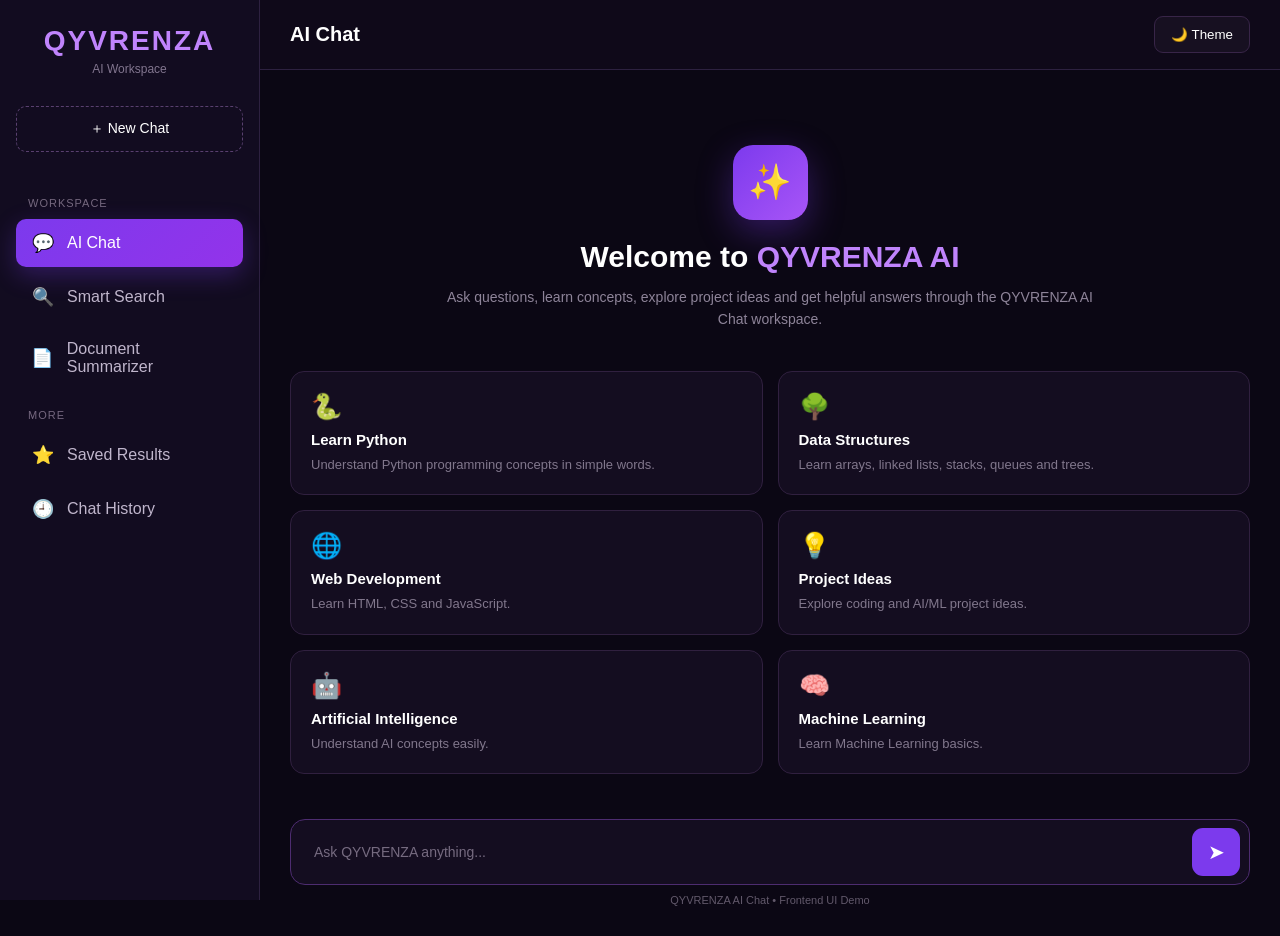
==== member-2/AI-Chat/index.html @ 2e2c81e5 "member-2: add three AI workspace apps Add the AI Chat, Document Summarizer, and Smart Search standal" ====
<!DOCTYPE html>
<html lang="en">

<head>

    <meta charset="UTF-8">

    <meta name="viewport" content="width=device-width, initial-scale=1.0">

    <title>QYVRENZA - AI Chat</title>

    <style>

        * {
            margin: 0;
            padding: 0;
            box-sizing: border-box;
            font-family: Arial, Helvetica, sans-serif;
        }

        body {
            background: #0b0714;
            color: white;
            min-height: 100vh;
        }

        /* ================= SIDEBAR ================= */

        .sidebar {
            position: fixed;
            left: 0;
            top: 0;

            width: 260px;
            height: 100vh;

            background: #120c20;
            border-right: 1px solid #2d2140;

            padding: 25px 16px;

            z-index: 100;
        }

        .logo {
            text-align: center;
            margin-bottom: 30px;
        }

        .logo h1 {
            color: #c084fc;
            font-size: 28px;
            letter-spacing: 2px;
        }

        .logo p {
            color: #81758e;
            font-size: 12px;
            margin-top: 5px;
        }

        /* ================= NEW CHAT ================= */

        .new-chat {
            width: 100%;

            padding: 13px;

            margin-bottom: 25px;

            background: transparent;

            color: white;

            border: 1px dashed #59406f;

            border-radius: 10px;

            cursor: pointer;

            font-size: 14px;

            transition: 0.3s;
        }

        .new-chat:hover {
            background: #211533;
            border-color: #9b5cff;
        }

        /* ================= MENU ================= */

        .menu-title {
            color: #75687f;

            font-size: 11px;

            letter-spacing: 1px;

            text-transform: uppercase;

            margin: 20px 12px 10px;
        }

        .menu-item {
            display: flex;

            align-items: center;

            gap: 12px;

            text-decoration: none;

            color: #c0b6cc;

            padding: 13px 14px;

            margin-bottom: 6px;

            border-radius: 10px;

            transition: 0.3s;
        }

        .menu-item:hover {
            background: #211533;
            color: white;
        }

        .menu-item.active {
            background: linear-gradient(
                135deg,
                #7c3aed,
                #9333ea
            );

            color: white;

            box-shadow:
                0 8px 25px rgba(124, 58, 237, 0.3);
        }

        .menu-icon {
            width: 25px;
            text-align: center;
            font-size: 18px;
        }

        /* ================= MAIN ================= */

        .main {
            margin-left: 260px;

            min-height: 100vh;

            display: flex;

            flex-direction: column;
        }

        /* ================= TOP BAR ================= */

        .topbar {
            height: 70px;

            display: flex;

            align-items: center;

            justify-content: space-between;

            padding: 0 30px;

            background: #0f0919;

            border-bottom: 1px solid #2d2140;
        }

        .page-title {
            font-size: 20px;
            font-weight: bold;
        }

        .theme-button {
            padding: 10px 16px;

            border-radius: 9px;

            border: 1px solid #382548;

            background: #171021;

            color: white;

            cursor: pointer;

            transition: 0.3s;
        }

        .theme-button:hover {
            background: #7c3aed;
        }

        /* ================= CHAT CONTAINER ================= */

        .chat-container {
            width: 100%;

            max-width: 1050px;

            margin: auto;

            padding: 45px 30px 30px;

            flex: 1;

            display: flex;

            flex-direction: column;
        }

        /* ================= WELCOME ================= */

        .welcome {
            text-align: center;

            margin-top: 30px;
        }

        .ai-logo {
            width: 75px;
            height: 75px;

            margin: auto;

            display: flex;

            align-items: center;
            justify-content: center;

            background: linear-gradient(
                135deg,
                #7c3aed,
                #a855f7
            );

            border-radius: 20px;

            font-size: 35px;

            box-shadow:
                0 12px 35px rgba(124, 58, 237, 0.35);

            margin-bottom: 20px;
        }

        .welcome h2 {
            font-size: 30px;
            margin-bottom: 12px;
        }

        .welcome h2 span {
            color: #c084fc;
        }

        .welcome p {
            color: #8e8499;

            line-height: 1.6;

            font-size: 14px;

            max-width: 650px;

            margin: auto;
        }

        /* ================= SUGGESTIONS ================= */

        .suggestions {
            display: grid;

            grid-template-columns: repeat(2, 1fr);

            gap: 15px;

            margin-top: 40px;
        }

        .suggestion {
            background: #140d20;

            border: 1px solid #30203f;

            padding: 20px;

            border-radius: 14px;

            cursor: pointer;

            transition: 0.3s;
        }

        .suggestion:hover {
            transform: translateY(-3px);

            border-color: #8b5cf6;

            box-shadow:
                0 10px 30px rgba(124, 58, 237, 0.15);
        }

        .suggestion-icon {
            font-size: 25px;
            margin-bottom: 10px;
        }

        .suggestion h3 {
            font-size: 15px;
            margin-bottom: 7px;
        }

        .suggestion p {
            color: #81778c;

            font-size: 13px;

            line-height: 1.5;
        }

        /* ================= MESSAGES ================= */

        #messages {
            display: flex;

            flex-direction: column;

            gap: 20px;

            margin-bottom: 25px;
        }

        .message {
            display: flex;

            align-items: flex-start;

            gap: 12px;

            max-width: 82%;
        }

        .message.user {
            margin-left: auto;

            flex-direction: row-reverse;
        }

        .avatar {
            width: 40px;

            height: 40px;

            min-width: 40px;

            border-radius: 10px;

            display: flex;

            align-items: center;

            justify-content: center;

            background: #211533;

            font-size: 18px;
        }

        .message.user .avatar {
            background: #7c3aed;
        }

        .message-text {
            padding: 13px 16px;

            border-radius: 12px;

            background: #171020;

            border: 1px solid #30223e;

            color: #eee;

            line-height: 1.6;

            font-size: 14px;
        }

        .message.user .message-text {
            background: #5420a8;

            border-color: #7134d8;
        }

        /* ================= INPUT ================= */

        .input-area {
            margin-top: auto;

            padding-top: 20px;
        }

        .input-box {
            display: flex;

            align-items: center;

            background: #140d20;

            border: 1px solid #4d2c70;

            border-radius: 15px;

            padding: 8px 9px 8px 18px;

            transition: 0.3s;
        }

        .input-box:focus-within {
            border-color: #9b5cff;

            box-shadow:
                0 0 20px rgba(139, 92, 246, 0.15);
        }

        #userInput {
            flex: 1;

            background: transparent;

            border: none;

            outline: none;

            color: white;

            font-size: 14px;

            padding: 12px 5px;
        }

        #userInput::placeholder {
            color: #766b80;
        }

        .send-button {
            width: 48px;

            height: 48px;

            border: none;

            border-radius: 11px;

            background: #7c3aed;

            color: white;

            font-size: 20px;

            cursor: pointer;

            transition: 0.3s;
        }

        .send-button:hover {
            background: #9333ea;

            transform: scale(1.05);
        }

        .input-note {
            text-align: center;

            color: #62596b;

            font-size: 11px;

            margin-top: 9px;
        }

        /* ================= LIGHT MODE ================= */

        body.light-mode {
            background: #f5f3f8;
            color: #21152b;
        }

        body.light-mode .sidebar {
            background: white;
            border-color: #ddd5e5;
        }

        body.light-mode .topbar {
            background: white;
            border-color: #ddd5e5;
        }

        body.light-mode .menu-item {
            color: #4e4057;
        }

        body.light-mode .menu-item:hover {
            background: #eee7f5;
        }

        body.light-mode .suggestion {
            background: white;
            border-color: #ddd5e5;
        }

        body.light-mode .input-box {
            background: white;
        }

        body.light-mode #userInput {
            color: #222;
        }

        /* ================= MOBILE ================= */

        @media (max-width: 800px) {

            .sidebar {
                width: 75px;
                padding: 20px 8px;
            }

            .logo h1 {
                font-size: 13px;
            }

            .logo p {
                display: none;
            }

            .new-chat {
                font-size: 0;
            }

            .new-chat::after {
                content: "+";
                font-size: 20px;
            }

            .menu-title {
                display: none;
            }

            .menu-item {
                justify-content: center;
                padding: 13px 5px;
            }

            .menu-item span:last-child {
                display: none;
            }

            .main {
                margin-left: 75px;
            }

            .topbar {
                padding: 0 15px;
            }

            .chat-container {
                padding: 30px 15px;
            }

            .suggestions {
                grid-template-columns: 1fr;
            }

            .welcome h2 {
                font-size: 24px;
            }

            .message {
                max-width: 95%;
            }
        }

    </style>

</head>


<body>


    <!-- ==========================================
         SIDEBAR
    =========================================== -->

    <aside class="sidebar">


        <!-- LOGO -->

        <div class="logo">

            <h1>QYVRENZA</h1>

            <p>AI Workspace</p>

        </div>


        <!-- NEW CHAT -->

        <button
            class="new-chat"
            onclick="newChat()">

            ＋ New Chat

        </button>


        <!-- WORKSPACE -->

        <div class="menu-title">

            Workspace

        </div>


        <!-- 1. AI CHAT -->

        <a
            href="../AI-Chat/index.html"
            class="menu-item active">

            <span class="menu-icon">
                💬
            </span>

            <span>
                AI Chat
            </span>

        </a>


        <!-- 2. SMART SEARCH -->

        <a
            href="../smart-search/index.html"
            class="menu-item">

            <span class="menu-icon">
                🔍
            </span>

            <span>
                Smart Search
            </span>

        </a>


        <!-- 3. DOCUMENT SUMMARIZER -->

        <a
            href="../document-summarizer/index.html"
            class="menu-item">

            <span class="menu-icon">
                📄
            </span>

            <span>
                Document Summarizer
            </span>

        </a>


        <!-- MORE -->

        <div class="menu-title">

            More

        </div>


        <a
            href="#"
            class="menu-item"
            onclick="comingSoon(event)">

            <span class="menu-icon">
                ⭐
            </span>

            <span>
                Saved Results
            </span>

        </a>


        <a
            href="#"
            class="menu-item"
            onclick="comingSoon(event)">

            <span class="menu-icon">
                🕘
            </span>

            <span>
                Chat History
            </span>

        </a>


    </aside>



    <!-- ==========================================
         MAIN
    =========================================== -->

    <main class="main">


        <!-- TOP BAR -->

        <header class="topbar">

            <div class="page-title">

                AI Chat

            </div>


            <button
                class="theme-button"
                onclick="toggleTheme()">

                🌙 Theme

            </button>

        </header>



        <!-- ======================================
             CHAT CONTAINER
        ======================================= -->

        <section class="chat-container">


            <!-- WELCOME -->

            <div
                class="welcome"
                id="welcome">

                <div class="ai-logo">

                    ✨

                </div>


                <h2>

                    Welcome to
                    <span>QYVRENZA AI</span>

                </h2>


                <p>

                    Ask questions, learn concepts,
                    explore project ideas and get
                    helpful answers through the
                    QYVRENZA AI Chat workspace.

                </p>

            </div>



            <!-- ==================================
                 SUGGESTIONS
            =================================== -->

            <div
                class="suggestions"
                id="suggestions">


                <div
                    class="suggestion"
                    onclick="sendSuggestion('Explain Python')">

                    <div class="suggestion-icon">
                        🐍
                    </div>

                    <h3>
                        Learn Python
                    </h3>

                    <p>
                        Understand Python programming
                        concepts in simple words.
                    </p>

                </div>



                <div
                    class="suggestion"
                    onclick="sendSuggestion('What is Data Structure?')">

                    <div class="suggestion-icon">
                        🌳
                    </div>

                    <h3>
                        Data Structures
                    </h3>

                    <p>
                        Learn arrays, linked lists,
                        stacks, queues and trees.
                    </p>

                </div>



                <div
                    class="suggestion"
                    onclick="sendSuggestion('Explain Web Development')">

                    <div class="suggestion-icon">
                        🌐
                    </div>

                    <h3>
                        Web Development
                    </h3>

                    <p>
                        Learn HTML, CSS and JavaScript.
                    </p>

                </div>



                <div
                    class="suggestion"
                    onclick="sendSuggestion('Give me project ideas')">

                    <div class="suggestion-icon">
                        💡
                    </div>

                    <h3>
                        Project Ideas
                    </h3>

                    <p>
                        Explore coding and AI/ML
                        project ideas.
                    </p>

                </div>



                <div
                    class="suggestion"
                    onclick="sendSuggestion('What is Artificial Intelligence?')">

                    <div class="suggestion-icon">
                        🤖
                    </div>

                    <h3>
                        Artificial Intelligence
                    </h3>

                    <p>
                        Understand AI concepts easily.
                    </p>

                </div>



                <div
                    class="suggestion"
                    onclick="sendSuggestion('Explain Machine Learning')">

                    <div class="suggestion-icon">
                        🧠
                    </div>

                    <h3>
                        Machine Learning
                    </h3>

                    <p>
                        Learn Machine Learning basics.
                    </p>

                </div>


            </div>



            <!-- ==================================
                 MESSAGES
            =================================== -->

            <div id="messages">

            </div>



            <!-- ==================================
                 INPUT
            =================================== -->

            <div class="input-area">


                <div class="input-box">


                    <input
                        type="text"
                        id="userInput"
                        placeholder="Ask QYVRENZA anything..."
                        autocomplete="off"
                    >


                    <button
                        class="send-button"
                        onclick="sendMessage()">

                        ➤

                    </button>


                </div>


                <div class="input-note">

                    QYVRENZA AI Chat • Frontend UI Demo

                </div>


            </div>


        </section>


    </main>



    <!-- ==========================================
         JAVASCRIPT
    =========================================== -->

    <script>


        /* =========================================
           SEND MESSAGE
        ========================================= */

        function sendMessage() {


            const input =
                document.getElementById("userInput");


            const message =
                input.value.trim();


            if (message === "") {

                return;

            }


            /* Hide welcome screen */

            document.getElementById("welcome")
                .style.display = "none";


            /* Hide suggestion cards */

            document.getElementById("suggestions")
                .style.display = "none";


            /* Show user's message */

            addMessage(
                message,
                "user"
            );


            /* Clear input */

            input.value = "";


            /* Generate AI reply */

            setTimeout(function() {


                const reply =
                    getAIResponse(message);


                addMessage(
                    reply,
                    "ai"
                );


            }, 600);

        }



        /* =========================================
           SUGGESTION BUTTON
        ========================================= */

        function sendSuggestion(text) {


            document.getElementById("userInput")
                .value = text;


            sendMessage();

        }



        /* =========================================
           ADD MESSAGE
        ========================================= */

        function addMessage(
            text,
            type
        ) {


            const messages =
                document.getElementById("messages");


            const messageDiv =
                document.createElement("div");


            messageDiv.className =
                "message " + type;


            const avatar =
                type === "user"
                ? "👤"
                : "🤖";


            messageDiv.innerHTML = `

                <div class="avatar">
                    ${avatar}
                </div>

                <div class="message-text">
                    ${text}
                </div>

            `;


            messages.appendChild(messageDiv);


            window.scrollTo({

                top: document.body.scrollHeight,

                behavior: "smooth"

            });

        }



        /* =========================================
           AI RESPONSE
        ========================================= */

        function getAIResponse(message) {


            const text =
                message.toLowerCase();



            /* GREETING */

            if (
                text.includes("hello") ||
                text.includes("hi") ||
                text.includes("hey")
            ) {

                return `
                    Hello! 👋<br><br>

                    Welcome to <b>QYVRENZA AI</b>.<br><br>

                    I can help you with Python,
                    Data Structures, Web Development,
                    AI, Machine Learning and
                    project ideas.
                `;

            }



            /* PYTHON */

            if (
                text.includes("python")
            ) {

                return `
                    <b>Python</b> is a high-level,
                    beginner-friendly programming language.<br><br>

                    It is commonly used for:<br>

                    • Artificial Intelligence<br>
                    • Machine Learning<br>
                    • Data Science<br>
                    • Web Development<br>
                    • Automation<br><br>

                    Important beginner topics include
                    variables, data types, operators,
                    conditions, loops, functions and
                    recursion.
                `;

            }



            /* DATA STRUCTURES */

            if (
                text.includes("data structure") ||
                text.includes("dsa")
            ) {

                return `
                    <b>Data Structures</b> are methods
                    used to organize and store data
                    efficiently.<br><br>

                    Common Data Structures include:<br>

                    • Arrays<br>
                    • Linked Lists<br>
                    • Stacks<br>
                    • Queues<br>
                    • Trees<br>
                    • Graphs<br>
                    • Heaps<br>
                    • Hash Tables
                `;

            }



            /* WEB DEVELOPMENT */

            if (
                text.includes("web development") ||
                text.includes("html") ||
                text.includes("css") ||
                text.includes("javascript")
            ) {

                return `
                    <b>Web Development</b> is the process
                    of creating websites and web applications.<br><br>

                    <b>HTML</b> → Creates the structure.<br>

                    <b>CSS</b> → Designs and styles the page.<br>

                    <b>JavaScript</b> → Adds functionality
                    and interaction.
                `;

            }



            /* ARTIFICIAL INTELLIGENCE */

            if (
                text.includes("artificial intelligence") ||
                text.includes("what is ai") ||
                text === "ai"
            ) {

                return `
                    <b>Artificial Intelligence (AI)</b>
                    is technology that allows computers
                    to perform tasks that normally require
                    human intelligence.<br><br>

                    Examples include:<br>

                    • Speech recognition<br>
                    • Image recognition<br>
                    • Recommendation systems<br>
                    • Chatbots<br>
                    • Decision making
                `;

            }



            /* MACHINE LEARNING */

            if (
                text.includes("machine learning") ||
                text === "ml"
            ) {

                return `
                    <b>Machine Learning</b> is a branch
                    of AI where computers learn patterns
                    from data and use those patterns to
                    make predictions or decisions.<br><br>

                    Main types include:<br>

                    • Supervised Learning<br>
                    • Unsupervised Learning<br>
                    • Reinforcement Learning
                `;

            }



            /* PROJECT */

            if (
                text.includes("project")
            ) {

                return `
                    Here are some project ideas 💡:<br><br>

                    <b>1.</b> AI Chatbot<br>

                    <b>2.</b> Student Career Prediction<br>

                    <b>3.</b> Document Summarizer<br>

                    <b>4.</b> Smart Search System<br>

                    <b>5.</b> Movie Recommendation System<br>

                    <b>6.</b> Agriculture Monitoring System
                `;

            }



            /* TIME COMPLEXITY */

            if (
                text.includes("time complexity")
            ) {

                return `
                    <b>Time Complexity</b> describes
                    how the running time of an algorithm
                    changes as the input size increases.<br><br>

                    Common complexities:<br>

                    • O(1) → Constant<br>
                    • O(log n) → Logarithmic<br>
                    • O(n) → Linear<br>
                    • O(n log n) → Linearithmic<br>
                    • O(n²) → Quadratic
                `;

            }



            /* DEFAULT RESPONSE */

            return `
                I received your message:
                <b>${message}</b> 😊<br><br>

                I am the QYVRENZA AI Chat frontend
                assistant.<br><br>

                Try asking me about:<br>

                • Python<br>
                • Data Structures<br>
                • Web Development<br>
                • Artificial Intelligence<br>
                • Machine Learning<br>
                • Project Ideas<br>
                • Time Complexity
            `;

        }



        /* =========================================
           NEW CHAT
        ========================================= */

        function newChat() {


            document.getElementById("messages")
                .innerHTML = "";


            document.getElementById("welcome")
                .style.display = "block";


            document.getElementById("suggestions")
                .style.display = "grid";


            document.getElementById("userInput")
                .value = "";

        }



        /* =========================================
           ENTER KEY
        ========================================= */

        document.getElementById("userInput")
            .addEventListener(
                "keydown",
                function(event) {

                    if (event.key === "Enter") {

                        sendMessage();

                    }

                }
            );



        /* =========================================
           THEME
        ========================================= */

        function toggleTheme() {

            document.body.classList.toggle(
                "light-mode"
            );

        }



        /* =========================================
           COMING SOON
        ========================================= */

        function comingSoon(event) {

            event.preventDefault();

            alert(
                "This QYVRENZA feature is coming soon."
            );

        }

    </script>


</body>

</html>
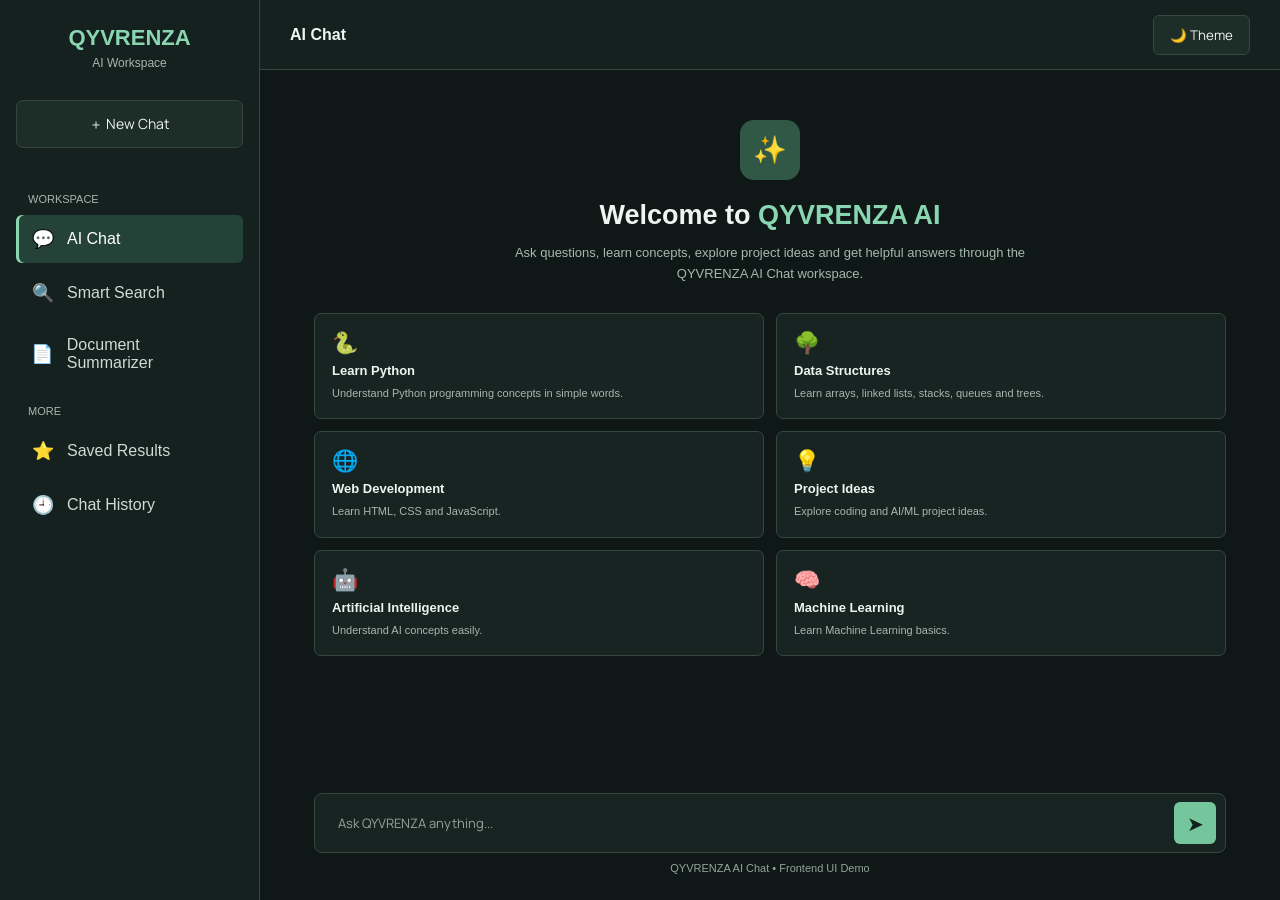
==== commit 47411eb5: "style: polish AI chat workspace" ====
--- a/member-2/AI-Chat/index.html
+++ b/member-2/AI-Chat/index.html
@@ -8,9 +8,12 @@
     <meta name="viewport" content="width=device-width, initial-scale=1.0">
 
     <title>QYVRENZA - AI Chat</title>
+    <link rel="preconnect" href="https://fonts.googleapis.com">
+    <link rel="preconnect" href="https://fonts.gstatic.com" crossorigin>
+    <link href="https://fonts.googleapis.com/css2?family=Manrope:wght@400;500;600;700;800&display=swap"
+        rel="stylesheet">
 
     <style>
-
         * {
             margin: 0;
             padding: 0;
@@ -128,11 +131,9 @@
         }
 
         .menu-item.active {
-            background: linear-gradient(
-                135deg,
-                #7c3aed,
-                #9333ea
-            );
+            background: linear-gradient(135deg,
+                    #7c3aed,
+                    #9333ea);
 
             color: white;
 
@@ -238,11 +239,9 @@
             align-items: center;
             justify-content: center;
 
-            background: linear-gradient(
-                135deg,
-                #7c3aed,
-                #a855f7
-            );
+            background: linear-gradient(135deg,
+                    #7c3aed,
+                    #a855f7);
 
             border-radius: 20px;
 
@@ -347,11 +346,17 @@
 
             gap: 12px;
 
+            width: 82%;
+
             max-width: 82%;
         }
 
         .message.user {
             margin-left: auto;
+
+            width: fit-content;
+
+            max-width: 82%;
 
             flex-direction: row-reverse;
         }
@@ -587,10 +592,656 @@
             }
 
             .message {
+                width: 95%;
+
                 max-width: 95%;
             }
-        }
-
+
+            .message.user {
+                width: fit-content;
+
+                max-width: 95%;
+            }
+        }
+
+        .message-body {
+            flex: 1;
+            min-width: 0;
+            width: 100%;
+            max-width: calc(100% - 52px);
+        }
+
+        .message-label {
+            margin: 0 0 5px;
+            color: #81758e;
+            font-size: 10px;
+        }
+
+        .message-text {
+            overflow-wrap: anywhere;
+        }
+
+        .message-actions {
+            display: flex;
+            flex-wrap: wrap;
+            align-items: center;
+            gap: 5px;
+            margin-top: 7px;
+        }
+
+        .message-actions button {
+            min-height: 28px;
+            padding: 0 8px;
+            border: 1px solid #30223e;
+            border-radius: 4px;
+            color: #c7bbd3;
+            background: #171020;
+            font-size: 10px;
+            cursor: pointer;
+        }
+
+        .message-actions button:hover,
+        .message-actions button[aria-pressed="true"] {
+            border-color: #7134d8;
+            color: #fff;
+            background: #35204c;
+        }
+
+        .message-actions button:disabled {
+            opacity: .7;
+            cursor: default;
+        }
+
+        .message-feedback {
+            color: #a79aae;
+            font-size: 10px;
+        }
+
+        .workspace-dialog {
+            width: min(620px, calc(100vw - 32px));
+            max-height: min(78vh, 720px);
+            margin: auto;
+            padding: 22px;
+            overflow: hidden;
+            border: 1px solid #39294b;
+            border-radius: 8px;
+            color: #f7f4fb;
+            background: #120c20;
+            box-shadow: 0 24px 70px rgba(0, 0, 0, .55);
+        }
+
+        .workspace-dialog::backdrop {
+            background: rgba(3, 6, 16, .72);
+            backdrop-filter: blur(4px);
+        }
+
+        .workspace-dialog-header {
+            display: flex;
+            align-items: flex-start;
+            justify-content: space-between;
+            gap: 16px;
+            margin-bottom: 18px;
+        }
+
+        .workspace-dialog-kicker {
+            margin-bottom: 5px;
+            color: #a99bb7;
+            font-size: 10px;
+            text-transform: uppercase;
+        }
+
+        .workspace-dialog-header h2 {
+            color: #fff;
+            font-size: 21px;
+        }
+
+        .workspace-dialog-close {
+            width: 34px;
+            height: 34px;
+            flex: 0 0 auto;
+            border: 1px solid #39294b;
+            border-radius: 5px;
+            color: #d4cadd;
+            background: transparent;
+            font-size: 20px;
+            cursor: pointer;
+        }
+
+        .workspace-dialog-content {
+            display: grid;
+            max-height: calc(78vh - 105px);
+            gap: 10px;
+            overflow-y: auto;
+        }
+
+        .workspace-dialog-empty,
+        .workspace-dialog-item {
+            padding: 14px;
+            border: 1px solid #30223e;
+            border-radius: 6px;
+            background: #171020;
+        }
+
+        .workspace-dialog-empty {
+            color: #c5b9cf;
+            font-size: 13px;
+            line-height: 1.6;
+        }
+
+        .workspace-dialog-item h3 {
+            margin-bottom: 8px;
+            color: #fff;
+            font-size: 14px;
+        }
+
+        .workspace-dialog-item p {
+            color: #c5b9cf;
+            font-size: 12px;
+            line-height: 1.6;
+            overflow-wrap: anywhere;
+        }
+
+        .workspace-dialog-date {
+            margin-top: 5px;
+            color: #a99bb7 !important;
+            font-size: 10px !important;
+        }
+
+        .workspace-dialog-actions {
+            display: flex;
+            flex-wrap: wrap;
+            gap: 8px;
+            margin-top: 12px;
+        }
+
+        .workspace-dialog-actions button {
+            min-height: 34px;
+            padding: 0 11px;
+            border: 1px solid #39294b;
+            border-radius: 5px;
+            color: #f7f4fb;
+            background: #1b1425;
+            font-size: 11px;
+            cursor: pointer;
+        }
+
+        .workspace-dialog-actions button:first-child {
+            border-color: transparent;
+            color: #fff;
+            background: #6d28d9;
+        }
+
+        @media (max-width: 600px) {
+            .workspace-dialog {
+                padding: 16px;
+            }
+
+            .workspace-dialog-header h2 {
+                font-size: 18px;
+            }
+        }
+
+        :root {
+            --chat-bg: #101817;
+            --chat-panel: #172421;
+            --chat-raised: #1d2d28;
+            --chat-ink: #edf5f0;
+            --chat-muted: #a4b8ae;
+            --chat-line: #344840;
+            --chat-green: #8bd6b2;
+            --chat-amber: #e7b56f;
+            --chat-coral: #e9937c;
+        }
+
+        body,
+        button,
+        input {
+            font-family: "Manrope", "Trebuchet MS", sans-serif;
+            letter-spacing: 0;
+        }
+
+        body {
+            background: var(--chat-bg);
+            color: var(--chat-ink);
+        }
+
+        .sidebar {
+            background: #14211e;
+            border-color: var(--chat-line);
+        }
+
+        .logo h1 {
+            color: var(--chat-green);
+            font-size: 22px;
+            letter-spacing: 0;
+        }
+
+        .logo p,
+        .welcome p,
+        .suggestion p {
+            color: var(--chat-muted);
+        }
+
+        .new-chat {
+            border: 1px solid var(--chat-line);
+            border-radius: 7px;
+            background: var(--chat-raised);
+            color: var(--chat-ink);
+        }
+
+        .new-chat:hover,
+        .menu-item:hover {
+            border-color: var(--chat-green);
+            background: #233b32;
+        }
+
+        .menu-title,
+        .message-label,
+        .workspace-dialog-kicker {
+            color: var(--chat-muted);
+            letter-spacing: 0;
+        }
+
+        .menu-item {
+            border-radius: 6px;
+            color: #cfdbd4;
+        }
+
+        .menu-item.active {
+            background: #254238;
+            box-shadow: inset 3px 0 0 var(--chat-green);
+        }
+
+        .topbar {
+            background: #14211e;
+            border-color: var(--chat-line);
+        }
+
+        .page-title {
+            font-size: 16px;
+        }
+
+        .theme-button {
+            border-color: var(--chat-line);
+            border-radius: 6px;
+            background: var(--chat-raised);
+            color: var(--chat-ink);
+        }
+
+        .theme-button:hover {
+            background: #2a4339;
+        }
+
+        .chat-container {
+            width: min(100%, 980px);
+            padding: 34px 34px 26px;
+        }
+
+        .welcome {
+            margin-top: 16px;
+        }
+
+        .ai-logo {
+            width: 60px;
+            height: 60px;
+            border-radius: 14px;
+            background: #315746;
+            box-shadow: none;
+            font-size: 27px;
+        }
+
+        .welcome h2 {
+            font-size: 27px;
+        }
+
+        .welcome h2 span {
+            color: var(--chat-green);
+        }
+
+        .welcome p {
+            max-width: 560px;
+            font-size: 13px;
+        }
+
+        .suggestions {
+            gap: 12px;
+            margin-top: 28px;
+        }
+
+        .suggestion {
+            padding: 17px;
+            border: 1px solid var(--chat-line);
+            border-radius: 7px;
+            background: var(--chat-panel);
+            transition: border-color .18s ease, background .18s ease, transform .18s ease;
+        }
+
+        .suggestion:hover {
+            transform: translateY(-2px);
+            border-color: #5d9e7c;
+            background: var(--chat-raised);
+            box-shadow: none;
+        }
+
+        .suggestion-icon {
+            margin-bottom: 8px;
+            font-size: 21px;
+        }
+
+        .suggestion h3 {
+            font-size: 13px;
+        }
+
+        .suggestion p {
+            font-size: 11px;
+        }
+
+        .message {
+            width: min(82%, 700px);
+            max-width: min(82%, 700px);
+        }
+
+        .message.user {
+            max-width: 82%;
+        }
+
+        .avatar {
+            width: 34px;
+            height: 34px;
+            min-width: 34px;
+            border-radius: 8px;
+            background: #29473a;
+            color: var(--chat-green);
+            font-size: 12px;
+            font-weight: 700;
+        }
+
+        .message.user .avatar {
+            background: #614c36;
+            color: #f2c98e;
+        }
+
+        .message-text {
+            border-color: var(--chat-line);
+            border-radius: 6px;
+            background: var(--chat-panel);
+            color: var(--chat-ink);
+            font-size: 13px;
+        }
+
+        .message.user .message-text {
+            border-color: #766044;
+            background: #403526;
+            color: #fff4df;
+        }
+
+        .input-box {
+            border-color: var(--chat-line);
+            border-radius: 8px;
+            background: var(--chat-panel);
+        }
+
+        .input-box:focus-within {
+            border-color: #68ad88;
+            box-shadow: 0 0 0 3px rgba(139, 214, 178, .12);
+        }
+
+        #userInput {
+            color: var(--chat-ink);
+            font-size: 13px;
+        }
+
+        #userInput::placeholder,
+        .input-note {
+            color: #91a69b;
+        }
+
+        .send-button {
+            width: 42px;
+            height: 42px;
+            border-radius: 6px;
+            background: #75c69c;
+            color: #10221a;
+        }
+
+        .send-button:hover {
+            background: #95dfb9;
+        }
+
+        .workspace-dialog {
+            border-color: var(--chat-line);
+            background: #14211e;
+        }
+
+        .workspace-dialog-empty,
+        .workspace-dialog-item {
+            border-color: var(--chat-line);
+            border-radius: 6px;
+            background: var(--chat-panel);
+        }
+
+        .workspace-dialog-header h2,
+        .workspace-dialog-item h3 {
+            color: var(--chat-ink);
+        }
+
+        .workspace-dialog-item p,
+        .workspace-dialog-empty {
+            color: #c0d0c7;
+        }
+
+        .workspace-dialog-close,
+        .workspace-dialog-actions button {
+            border-color: var(--chat-line);
+            border-radius: 5px;
+            background: var(--chat-raised);
+            color: var(--chat-ink);
+        }
+
+        .workspace-dialog-actions button:first-child {
+            background: #315746;
+            color: #f2fff7;
+        }
+
+        .message-actions button {
+            border-color: var(--chat-line);
+            border-radius: 4px;
+            background: var(--chat-panel);
+            color: #c0d0c7;
+        }
+
+        .message-actions button:hover,
+        .message-actions button[aria-pressed="true"] {
+            border-color: #6db18c;
+            background: #29473a;
+            color: #f4fff8;
+        }
+
+        a:focus-visible,
+        button:focus-visible,
+        input:focus-visible {
+            outline: 2px solid var(--chat-amber);
+            outline-offset: 2px;
+        }
+
+        @media (max-width: 800px) {
+            .sidebar {
+                top: auto;
+                bottom: 0;
+                width: 100%;
+                height: 62px;
+                flex-direction: row;
+                align-items: center;
+                justify-content: space-around;
+                gap: 6px;
+                padding: 6px 10px;
+                border-top: 1px solid var(--chat-line);
+                border-right: 0;
+            }
+
+            .logo,
+            .menu-title {
+                display: none;
+            }
+
+            .new-chat {
+                display: grid;
+                width: 44px;
+                height: 44px;
+                flex: 0 0 44px;
+                place-items: center;
+                margin: 0;
+                padding: 0;
+                border-radius: 7px;
+                font-size: 0;
+            }
+
+            .new-chat::after {
+                content: "+";
+                color: var(--chat-green);
+                font-size: 24px;
+            }
+
+            .menu-item {
+                display: grid;
+                width: 44px;
+                height: 44px;
+                flex: 0 0 44px;
+                place-items: center;
+                margin: 0;
+                padding: 0;
+                border-radius: 7px;
+            }
+
+            .menu-item span:last-child {
+                display: none;
+            }
+
+            .menu-icon {
+                width: auto;
+                font-size: 18px;
+            }
+
+            .main {
+                min-height: 100vh;
+                margin-left: 0;
+                padding-bottom: 62px;
+            }
+
+            .topbar {
+                height: 60px;
+                padding: 0 18px;
+            }
+
+            .chat-container {
+                min-height: calc(100vh - 122px);
+                padding: 25px 18px 20px;
+            }
+
+            .welcome {
+                margin-top: 4px;
+            }
+
+            .welcome h2 {
+                font-size: 24px;
+            }
+
+            .welcome p {
+                font-size: 12px;
+            }
+
+            .suggestions {
+                grid-template-columns: repeat(2, minmax(0, 1fr));
+                gap: 9px;
+                margin-top: 22px;
+            }
+
+            .suggestion {
+                min-height: 132px;
+                padding: 13px;
+            }
+
+            .suggestion p {
+                font-size: 10px;
+            }
+
+            .message,
+            .message.user {
+                width: 100%;
+                max-width: 100%;
+            }
+
+            .message.user {
+                width: fit-content;
+                max-width: 92%;
+            }
+
+            .message-body {
+                max-width: calc(100% - 46px);
+            }
+
+            .input-area {
+                padding-top: 14px;
+            }
+        }
+
+        @media (max-width: 360px) {
+            .suggestions {
+                grid-template-columns: 1fr;
+            }
+
+            .suggestion {
+                min-height: 0;
+            }
+        }
+
+        body.light-mode {
+            background: #f1f5f1;
+            color: #1c3028;
+        }
+
+        body.light-mode .sidebar,
+        body.light-mode .topbar {
+            background: #f8fbf8;
+            border-color: #d5e1d9;
+        }
+
+        body.light-mode .menu-item {
+            color: #415c4d;
+        }
+
+        body.light-mode .menu-item.active {
+            background: #e0eee5;
+            color: #203e2e;
+        }
+
+        body.light-mode .suggestion,
+        body.light-mode .input-box,
+        body.light-mode .message-text,
+        body.light-mode .workspace-dialog,
+        body.light-mode .workspace-dialog-empty,
+        body.light-mode .workspace-dialog-item {
+            background: #fff;
+            border-color: #d5e1d9;
+            color: #20352b;
+        }
+
+        body.light-mode .message.user .message-text {
+            background: #e9e1d2;
+            border-color: #d4c3a8;
+            color: #322b1f;
+        }
+
+        body.light-mode #userInput,
+        body.light-mode .workspace-dialog-header h2,
+        body.light-mode .workspace-dialog-item h3 {
+            color: #20352b;
+        }
+
+        body.light-mode .workspace-dialog-item p,
+        body.light-mode .workspace-dialog-empty {
+            color: #51695b;
+        }
     </style>
 
 </head>
@@ -619,9 +1270,7 @@
 
         <!-- NEW CHAT -->
 
-        <button
-            class="new-chat"
-            onclick="newChat()">
+        <button class="new-chat" onclick="newChat()">
 
             ＋ New Chat
 
@@ -639,9 +1288,7 @@
 
         <!-- 1. AI CHAT -->
 
-        <a
-            href="../AI-Chat/index.html"
-            class="menu-item active">
+        <a href="../AI-Chat/index.html" class="menu-item active">
 
             <span class="menu-icon">
                 💬
@@ -656,9 +1303,7 @@
 
         <!-- 2. SMART SEARCH -->
 
-        <a
-            href="../smart-search/index.html"
-            class="menu-item">
+        <a href="../smart-search/index.html" class="menu-item">
 
             <span class="menu-icon">
                 🔍
@@ -673,9 +1318,7 @@
 
         <!-- 3. DOCUMENT SUMMARIZER -->
 
-        <a
-            href="../document-summarizer/index.html"
-            class="menu-item">
+        <a href="../document-summarizer/index.html" class="menu-item">
 
             <span class="menu-icon">
                 📄
@@ -697,10 +1340,8 @@
         </div>
 
 
-        <a
-            href="#"
-            class="menu-item"
-            onclick="comingSoon(event)">
+        <a href="#saved-results" class="menu-item" aria-label="Saved Results"
+            onclick="openWorkspacePanel(event, 'saved')">
 
             <span class="menu-icon">
                 ⭐
@@ -713,10 +1354,8 @@
         </a>
 
 
-        <a
-            href="#"
-            class="menu-item"
-            onclick="comingSoon(event)">
+        <a href="#chat-history" class="menu-item" aria-label="Chat History"
+            onclick="openWorkspacePanel(event, 'history')">
 
             <span class="menu-icon">
                 🕘
@@ -751,9 +1390,7 @@
             </div>
 
 
-            <button
-                class="theme-button"
-                onclick="toggleTheme()">
+            <button class="theme-button" onclick="toggleTheme()">
 
                 🌙 Theme
 
@@ -772,9 +1409,7 @@
 
             <!-- WELCOME -->
 
-            <div
-                class="welcome"
-                id="welcome">
+            <div class="welcome" id="welcome">
 
                 <div class="ai-logo">
 
@@ -808,14 +1443,10 @@
                  SUGGESTIONS
             =================================== -->
 
-            <div
-                class="suggestions"
-                id="suggestions">
-
-
-                <div
-                    class="suggestion"
-                    onclick="sendSuggestion('Explain Python')">
+            <div class="suggestions" id="suggestions">
+
+
+                <div class="suggestion" onclick="sendSuggestion('Explain Python')">
 
                     <div class="suggestion-icon">
                         🐍
@@ -834,9 +1465,7 @@
 
 
 
-                <div
-                    class="suggestion"
-                    onclick="sendSuggestion('What is Data Structure?')">
+                <div class="suggestion" onclick="sendSuggestion('What is Data Structure?')">
 
                     <div class="suggestion-icon">
                         🌳
@@ -855,9 +1484,7 @@
 
 
 
-                <div
-                    class="suggestion"
-                    onclick="sendSuggestion('Explain Web Development')">
+                <div class="suggestion" onclick="sendSuggestion('Explain Web Development')">
 
                     <div class="suggestion-icon">
                         🌐
@@ -875,9 +1502,7 @@
 
 
 
-                <div
-                    class="suggestion"
-                    onclick="sendSuggestion('Give me project ideas')">
+                <div class="suggestion" onclick="sendSuggestion('Give me project ideas')">
 
                     <div class="suggestion-icon">
                         💡
@@ -896,9 +1521,7 @@
 
 
 
-                <div
-                    class="suggestion"
-                    onclick="sendSuggestion('What is Artificial Intelligence?')">
+                <div class="suggestion" onclick="sendSuggestion('What is Artificial Intelligence?')">
 
                     <div class="suggestion-icon">
                         🤖
@@ -916,9 +1539,7 @@
 
 
 
-                <div
-                    class="suggestion"
-                    onclick="sendSuggestion('Explain Machine Learning')">
+                <div class="suggestion" onclick="sendSuggestion('Explain Machine Learning')">
 
                     <div class="suggestion-icon">
                         🧠
@@ -959,17 +1580,10 @@
                 <div class="input-box">
 
 
-                    <input
-                        type="text"
-                        id="userInput"
-                        placeholder="Ask QYVRENZA anything..."
-                        autocomplete="off"
-                    >
-
-
-                    <button
-                        class="send-button"
-                        onclick="sendMessage()">
+                    <input type="text" id="userInput" placeholder="Ask QYVRENZA anything..." autocomplete="off">
+
+
+                    <button class="send-button" onclick="sendMessage()">
 
                         ➤
 
@@ -990,6 +1604,19 @@
 
 
         </section>
+
+
+        <dialog class="workspace-dialog" id="workspace-dialog" aria-labelledby="workspace-dialog-title">
+            <div class="workspace-dialog-header">
+                <div>
+                    <p class="workspace-dialog-kicker">QYVRENZA AI</p>
+                    <h2 id="workspace-dialog-title"></h2>
+                </div>
+                <button class="workspace-dialog-close" id="close-workspace-dialog" type="button"
+                    aria-label="Close">×</button>
+            </div>
+            <div class="workspace-dialog-content" id="workspace-dialog-content"></div>
+        </dialog>
 
 
     </main>
@@ -1023,6 +1650,8 @@
                 return;
 
             }
+
+            rememberPrompt(message);
 
 
             /* Hide welcome screen */
@@ -1052,7 +1681,7 @@
 
             /* Generate AI reply */
 
-            setTimeout(function() {
+            setTimeout(function () {
 
 
                 const reply =
@@ -1061,7 +1690,8 @@
 
                 addMessage(
                     reply,
-                    "ai"
+                    "ai",
+                    message
                 );
 
 
@@ -1094,7 +1724,8 @@
 
         function addMessage(
             text,
-            type
+            type,
+            prompt = ""
         ) {
 
 
@@ -1110,23 +1741,93 @@
                 "message " + type;
 
 
-            const avatar =
-                type === "user"
-                ? "👤"
-                : "🤖";
-
-
-            messageDiv.innerHTML = `
-
-                <div class="avatar">
-                    ${avatar}
-                </div>
-
-                <div class="message-text">
-                    ${text}
-                </div>
-
-            `;
+            const avatar = document.createElement("div");
+            avatar.className = "avatar";
+            avatar.textContent = type === "user" ? "J" : "AI";
+
+            const body = document.createElement("div");
+            body.className = "message-body";
+
+            const label = document.createElement("div");
+            label.className = "message-label";
+            label.textContent = type === "user" ? "You" : "QYVRENZA AI";
+
+            const content = document.createElement("div");
+            content.className = "message-text";
+            if (type === "user") {
+                content.textContent = text;
+            } else {
+                content.innerHTML = text;
+            }
+
+            body.append(label, content);
+
+            if (type === "ai") {
+                const actions = document.createElement("div");
+                actions.className = "message-actions";
+
+                const copyButton = document.createElement("button");
+                copyButton.type = "button";
+                copyButton.textContent = "Copy";
+                copyButton.setAttribute("aria-label", "Copy answer");
+
+                const saveButton = document.createElement("button");
+                saveButton.type = "button";
+                saveButton.textContent = "Save answer";
+
+                const feedback = document.createElement("span");
+                feedback.className = "message-feedback";
+                feedback.setAttribute("aria-live", "polite");
+
+                copyButton.addEventListener("click", async () => {
+                    try {
+                        await navigator.clipboard.writeText(content.innerText);
+                    } catch {
+                        const temporaryInput = document.createElement("textarea");
+                        temporaryInput.value = content.innerText;
+                        document.body.appendChild(temporaryInput);
+                        temporaryInput.select();
+                        document.execCommand("copy");
+                        temporaryInput.remove();
+                    }
+                    copyButton.textContent = "Copied";
+                });
+
+                saveButton.addEventListener("click", () => {
+                    const saved = readStoredItems("qy-ai-chat-saved-results");
+                    const answer = content.innerText;
+                    if (!saved.some((item) => item.prompt === prompt && item.answer === answer)) {
+                        saved.unshift({ id: Date.now(), prompt, answer, savedAt: new Date().toISOString() });
+                    }
+                    if (writeStoredItems("qy-ai-chat-saved-results", saved.slice(0, 30))) {
+                        saveButton.textContent = "Saved";
+                        saveButton.disabled = true;
+                    } else {
+                        feedback.textContent = "Could not save in this browser.";
+                    }
+                });
+
+                for (const [labelText, messageText] of [["Helpful", "Thanks for your feedback."], ["Not helpful", "Feedback noted."]]) {
+                    const button = document.createElement("button");
+                    button.type = "button";
+                    button.textContent = labelText;
+                    button.setAttribute("aria-pressed", "false");
+                    button.addEventListener("click", () => {
+                        for (const sibling of actions.querySelectorAll('[aria-pressed="true"]')) {
+                            sibling.setAttribute("aria-pressed", "false");
+                        }
+                        button.setAttribute("aria-pressed", "true");
+                        feedback.textContent = messageText;
+                    });
+                    actions.appendChild(button);
+                }
+
+                actions.prepend(copyButton, saveButton);
+                actions.appendChild(feedback);
+                body.appendChild(actions);
+            }
+
+            messageDiv.append(avatar, body);
 
 
             messages.appendChild(messageDiv);
@@ -1365,7 +2066,7 @@
 
             return `
                 I received your message:
-                <b>${message}</b> 😊<br><br>
+                <b>${escapeHtml(message)}</b> 😊<br><br>
 
                 I am the QYVRENZA AI Chat frontend
                 assistant.<br><br>
@@ -1410,6 +2111,118 @@
         }
 
 
+        function escapeHtml(value) {
+            return value.replace(/[&<>"']/g, (character) => ({
+                "&": "&amp;",
+                "<": "&lt;",
+                ">": "&gt;",
+                '"': "&quot;",
+                "'": "&#39;"
+            })[character]);
+        }
+
+
+        function readStoredItems(key) {
+            try {
+                const items = JSON.parse(localStorage.getItem(key) || "[]");
+                return Array.isArray(items) ? items : [];
+            } catch {
+                return [];
+            }
+        }
+
+
+        function writeStoredItems(key, items) {
+            try {
+                localStorage.setItem(key, JSON.stringify(items));
+                return true;
+            } catch {
+                return false;
+            }
+        }
+
+
+        function rememberPrompt(prompt) {
+            const history = readStoredItems("qy-ai-chat-history");
+            history.unshift({ id: Date.now(), prompt, savedAt: new Date().toISOString() });
+            writeStoredItems("qy-ai-chat-history", history.slice(0, 30));
+        }
+
+
+        function openWorkspacePanel(event, type) {
+            event.preventDefault();
+
+            const dialog = document.getElementById("workspace-dialog");
+            const title = document.getElementById("workspace-dialog-title");
+            const content = document.getElementById("workspace-dialog-content");
+            const isSaved = type === "saved";
+            const items = readStoredItems(isSaved ? "qy-ai-chat-saved-results" : "qy-ai-chat-history");
+
+            title.textContent = isSaved ? "Saved results" : "Chat history";
+            content.replaceChildren();
+
+            if (items.length === 0) {
+                const empty = document.createElement("p");
+                empty.className = "workspace-dialog-empty";
+                empty.textContent = isSaved
+                    ? "No saved answers yet. Save a useful reply and it will appear here."
+                    : "Your recent prompts will appear here after you start chatting.";
+                content.appendChild(empty);
+            }
+
+            for (const item of items) {
+                const card = document.createElement("article");
+                card.className = "workspace-dialog-item";
+
+                const prompt = document.createElement("h3");
+                prompt.textContent = item.prompt;
+                card.appendChild(prompt);
+
+                if (isSaved) {
+                    const answer = document.createElement("p");
+                    answer.textContent = item.answer;
+                    card.appendChild(answer);
+                } else if (item.savedAt) {
+                    const date = document.createElement("p");
+                    date.className = "workspace-dialog-date";
+                    date.textContent = new Date(item.savedAt).toLocaleString();
+                    card.appendChild(date);
+                }
+
+                const actions = document.createElement("div");
+                actions.className = "workspace-dialog-actions";
+
+                const askAgain = document.createElement("button");
+                askAgain.type = "button";
+                askAgain.textContent = "Ask again";
+                askAgain.addEventListener("click", () => {
+                    dialog.close();
+                    document.getElementById("userInput").value = item.prompt;
+                    sendMessage();
+                });
+                actions.appendChild(askAgain);
+
+                if (isSaved) {
+                    const remove = document.createElement("button");
+                    remove.type = "button";
+                    remove.textContent = "Remove";
+                    remove.addEventListener("click", () => {
+                        const remaining = readStoredItems("qy-ai-chat-saved-results")
+                            .filter((saved) => saved.id !== item.id);
+                        writeStoredItems("qy-ai-chat-saved-results", remaining);
+                        openWorkspacePanel({ preventDefault() { } }, "saved");
+                    });
+                    actions.appendChild(remove);
+                }
+
+                card.appendChild(actions);
+                content.appendChild(card);
+            }
+
+            if (!dialog.open) dialog.showModal();
+        }
+
+
 
         /* =========================================
            ENTER KEY
@@ -1418,7 +2231,7 @@
         document.getElementById("userInput")
             .addEventListener(
                 "keydown",
-                function(event) {
+                function (event) {
 
                     if (event.key === "Enter") {
 
@@ -1445,19 +2258,8 @@
 
 
 
-        /* =========================================
-           COMING SOON
-        ========================================= */
-
-        function comingSoon(event) {
-
-            event.preventDefault();
-
-            alert(
-                "This QYVRENZA feature is coming soon."
-            );
-
-        }
+        document.getElementById("close-workspace-dialog")
+            .addEventListener("click", () => document.getElementById("workspace-dialog").close());
 
     </script>
 
